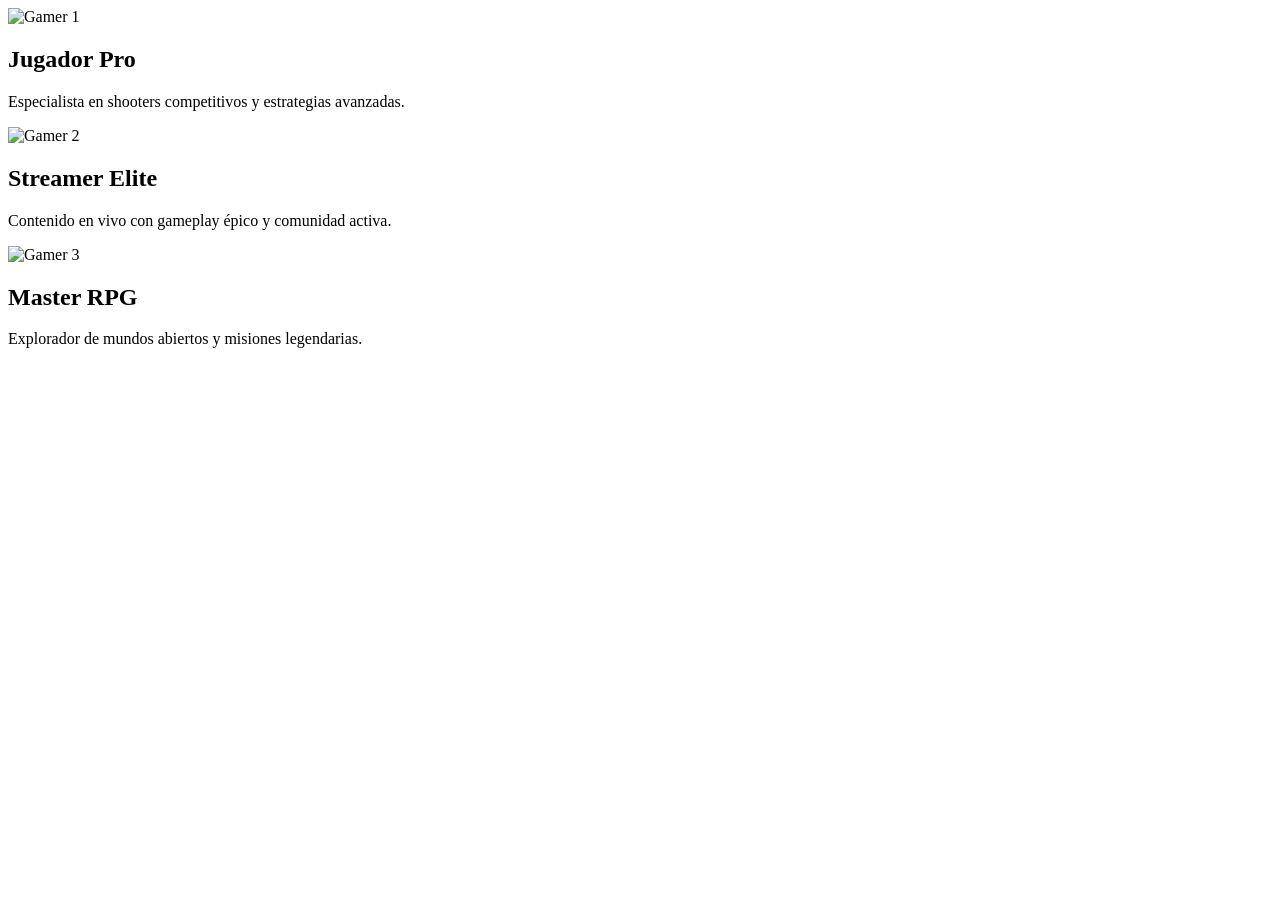
==== practico1/tarjeta.html @ 3600f815 "cambios" ====
<!DOCTYPE html>
<html lang="en">
<head>
    <meta charset="UTF-8">
    <meta name="viewport" content="width=device-width, initial-scale=1.0">
    <title>Document</title>
</head>
<body>
    <!-- Diseñar una tarjeta con imagen (img), título (h2) y texto (p) -->
    <!-- Usando Selectores: pseudo-clases, descendientes y de etiqueta. -->
    <div class="card">
    <img src="img1.jpg" alt="Gamer 1">
    <h2>Jugador Pro</h2>
    <p>Especialista en shooters competitivos y estrategias avanzadas.</p>
    </div>

    <div class="card">
        <img src="img2.jpg" alt="Gamer 2">
        <h2>Streamer Elite</h2>
        <p>Contenido en vivo con gameplay épico y comunidad activa.</p>
    </div>

    <div class="card">
        <img src="img3.jpg" alt="Gamer 3">
        <h2>Master RPG</h2>
        <p>Explorador de mundos abiertos y misiones legendarias.</p>
    </div>
</body>
</html>
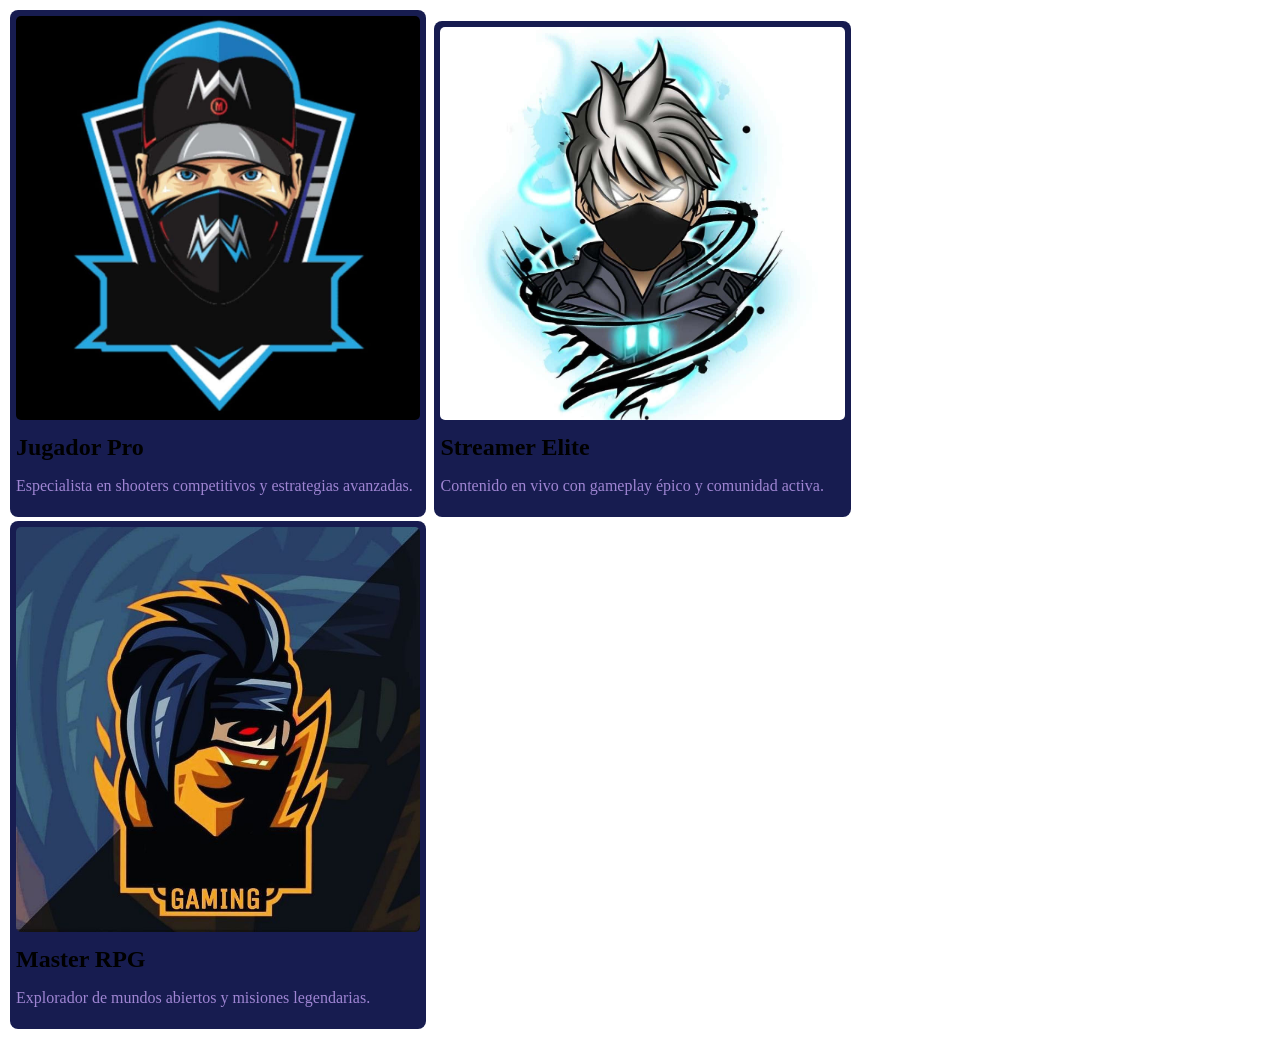
==== commit a337a1a5: "cambios" ====
--- a/practico1/tarjeta.html
+++ b/practico1/tarjeta.html
@@ -4,24 +4,25 @@
     <meta charset="UTF-8">
     <meta name="viewport" content="width=device-width, initial-scale=1.0">
     <title>Document</title>
+    <link rel="stylesheet" href="css/tarjeta.css">
 </head>
 <body>
     <!-- Diseñar una tarjeta con imagen (img), título (h2) y texto (p) -->
     <!-- Usando Selectores: pseudo-clases, descendientes y de etiqueta. -->
     <div class="card">
-    <img src="img1.jpg" alt="Gamer 1">
+    <img src="image/gamer1.jpg" alt="Gamer 1">
     <h2>Jugador Pro</h2>
     <p>Especialista en shooters competitivos y estrategias avanzadas.</p>
     </div>
 
     <div class="card">
-        <img src="img2.jpg" alt="Gamer 2">
+        <img src="image/gamer2.jpg" alt="Gamer 2">
         <h2>Streamer Elite</h2>
         <p>Contenido en vivo con gameplay épico y comunidad activa.</p>
     </div>
 
     <div class="card">
-        <img src="img3.jpg" alt="Gamer 3">
+        <img src="image/gamer3.jpg" alt="Gamer 3">
         <h2>Master RPG</h2>
         <p>Explorador de mundos abiertos y misiones legendarias.</p>
     </div>
--- a/practico1/css/tarjeta.css
+++ b/practico1/css/tarjeta.css
@@ -0,0 +1,23 @@
+
+.card {
+    width: 32%;
+    background: rgb(23, 28, 80);
+    padding: 6px;
+    margin: 2px;
+    display: inline-block;
+    border-radius: 8px;
+    transition: transform 0.3s ease;
+}
+.card:hover {
+    transform: scale(1.01);
+}
+.card img {
+    width: 100%;
+    border-radius: 5px;
+}
+.card h2 {
+    margin: 10px 0;
+}
+.card p {
+    color: rgb(159, 133, 211);
+}
